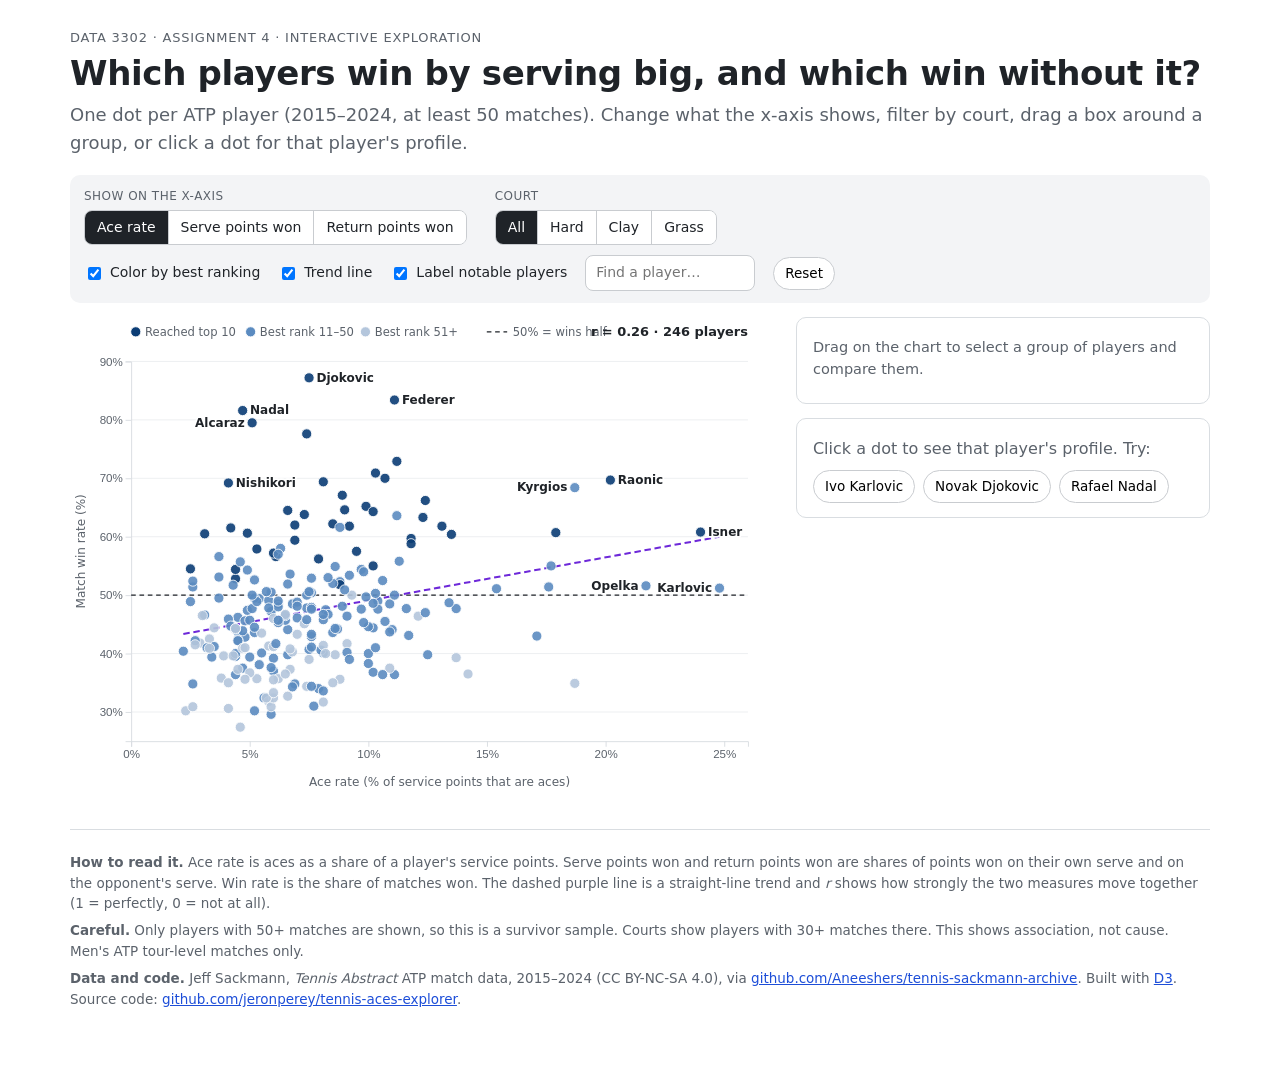
==== explorer/index.html @ 92d0f361 "Assignment 4: interactive ATP aces explorer (D3 + SVG)" ====
<!DOCTYPE html>
<html lang="en">
<head>
  <meta charset="utf-8">
  <meta name="viewport" content="width=device-width, initial-scale=1">
  <title>Which players win by serving big? ATP 2015–2024</title>
  <link rel="stylesheet" href="../shared/style.css">
</head>
<body>
  <main class="page">
    <p class="kicker">DATA 3302 · Assignment 4 · Interactive exploration</p>
    <h1>Which players win by serving big, and which win without it?</h1>
    <p class="deck">One dot per ATP player (2015–2024, at least 50 matches). Change what the x-axis shows, filter by court, drag a box around a group, or click a dot for that player's profile.</p>
    <div id="controls"></div>
    <div class="grid">
      <div id="chart"></div>
      <aside>
        <div id="brush"></div>
        <div id="profile"></div>
      </aside>
    </div>
    <div class="notes">
      <p><b>How to read it.</b> Ace rate is aces as a share of a player's service points. Serve points won and return points won are shares of points won on their own serve and on the opponent's serve. Win rate is the share of matches won. The dashed purple line is a straight-line trend and <i>r</i> shows how strongly the two measures move together (1 = perfectly, 0 = not at all).</p>
      <p><b>Careful.</b> Only players with 50+ matches are shown, so this is a survivor sample. Courts show players with 30+ matches there. This shows association, not cause. Men's ATP tour-level matches only.</p>
      <p><b>Data and code.</b> Jeff Sackmann, <i>Tennis Abstract</i> ATP match data, 2015–2024 (CC BY-NC-SA 4.0), via <a href="https://github.com/Aneeshers/tennis-sackmann-archive">github.com/Aneeshers/tennis-sackmann-archive</a>. Built with <a href="https://d3js.org">D3</a>. Source code: <a href="https://github.com/jeronperey/tennis-aces-explorer">github.com/jeronperey/tennis-aces-explorer</a>.</p>
    </div>
  </main>
  <script src="../lib/d3.min.js"></script>
  <script src="../shared/data.js"></script>
  <script src="../shared/charts.js"></script>
  <script src="explorer.js"></script>
</body>
</html>
---- shared/style.css ----
:root { --bg:#fff; --fg:#1f2328; --muted:#5b626b; --grid:#d9dde1; --soft:#f3f4f6; --accent:#6d28d9; --serve:#0f766e; --ret:#c2410c; }
* { box-sizing: border-box; }
body { margin:0; background:var(--bg); color:var(--fg); font:16px/1.55 Inter, system-ui, -apple-system, "Segoe UI", sans-serif; }
a { color:#1d4ed8; }
h1 { font-size:34px; line-height:1.15; margin:0 0 8px; letter-spacing:-.01em; }
h2 { font-size:22px; margin:44px 0 6px; }
h3 { font-size:19px; margin:0 0 2px; } h4 { font-size:14px; margin:16px 0 6px; text-transform:uppercase; letter-spacing:.04em; color:var(--muted); }
.kicker { color:var(--muted); font-size:13px; text-transform:uppercase; letter-spacing:.06em; margin:0 0 6px; }
.deck { color:var(--muted); font-size:18px; margin:0 0 18px; }
.tiny { font-size:12.5px; color:var(--muted); margin:6px 0 0; } .hint { color:var(--muted); margin:4px 0 8px; } .meta { color:var(--muted); margin:0 0 8px; font-size:14px; }

/* charts */
svg.chart { width:100%; height:auto; display:block; overflow:visible; }
svg text { fill:var(--fg); font-size:13px; }
.axis path, .axis line { stroke:var(--grid); } .axis text { fill:var(--muted); font-size:12.5px; }
.axis-title { fill:var(--muted); font-size:13px; } .gridline { stroke:#eceef0; }
.ref { stroke:var(--fg); stroke-dasharray:5 4; stroke-width:1.4; fill:none; } .ref.halo { stroke:#fff; stroke-width:5; stroke-dasharray:none; opacity:.9; }
.trend { stroke:var(--accent); stroke-width:2.2; stroke-dasharray:7 4; }
.small { font-size:12.5px; fill:var(--muted); } .bold { font-weight:700; } .readout { font-size:14px; font-weight:700; }
.dot-label { font-size:13px; fill:var(--fg); paint-order:stroke; stroke:#fff; stroke-width:4px; stroke-linejoin:round; }
.row-label { font-size:15px; font-weight:700; } .bar-val { font-size:19px; font-weight:800; } .small.bold { fill:var(--fg); }
.brush .selection { fill:rgba(109,40,217,.08); stroke:var(--accent); stroke-width:1.5; stroke-dasharray:4 3; }
svg circle { cursor:pointer; }

/* controls */
.controls { display:flex; flex-wrap:wrap; gap:10px 28px; align-items:flex-end; padding:12px 14px; background:var(--soft); border-radius:10px; margin:0 0 14px; }
.ctl { display:flex; flex-direction:column; gap:4px; } .ctl-label { font-size:12px; color:var(--muted); text-transform:uppercase; letter-spacing:.04em; }
.seg { display:inline-flex; border:1px solid #c9ccd0; border-radius:8px; overflow:hidden; background:#fff; }
.seg button { font:inherit; font-size:14px; padding:6px 12px; border:0; border-right:1px solid #c9ccd0; background:#fff; cursor:pointer; color:var(--fg); }
.seg button:last-child { border-right:0; } .seg button.on { background:var(--fg); color:#fff; } .seg button:hover:not(.on) { background:#eef0f2; }
.toggles { flex-direction:row; flex-wrap:wrap; align-items:center; gap:8px 18px; } .chk { display:flex; align-items:center; gap:6px; font-size:14px; cursor:pointer; }
.search { font:inherit; font-size:14px; padding:6px 10px; border:1px solid #c9ccd0; border-radius:8px; width:170px; }
.chip { font:inherit; font-size:13.5px; padding:5px 11px; border:1px solid #c9ccd0; border-radius:999px; background:#fff; cursor:pointer; } .chip:hover { background:#eef0f2; } .chip.on { background:var(--accent); color:#fff; border-color:var(--accent); }
.chips { display:flex; flex-wrap:wrap; gap:8px; } button.link { font:inherit; background:none; border:0; color:#1d4ed8; cursor:pointer; padding:2px 0; text-align:left; text-decoration:underline; }
.plist { margin:8px 0 0; padding-left:18px; }

/* profile */
.profile, .brush-summary { background:#fff; border:1px solid var(--grid); border-radius:10px; padding:14px 16px; }
.brush-summary { margin-bottom:14px; font-size:14.5px; }
.bar-row { margin:8px 0; } .bar-text { font-size:13.5px; margin-bottom:3px; } .track { position:relative; height:22px; background:#eef0f2; border-radius:5px; }
.fill { height:100%; border-radius:5px; } .val { position:absolute; left:8px; top:2px; font-weight:800; font-size:14px; color:#fff; text-shadow:0 0 3px rgba(0,0,0,.45); }
table.mini { width:100%; border-collapse:collapse; font-size:13.5px; } .mini th { text-align:right; color:var(--muted); font-weight:600; padding:3px 6px; } .mini th:first-child, .mini td:first-child { text-align:left; }
.mini td { text-align:right; padding:3px 6px; border-top:1px solid #eceef0; font-variant-numeric:tabular-nums; } .dot { display:inline-block; width:9px; height:9px; border-radius:50%; margin-right:6px; }

/* tooltip */
#tooltip { position:fixed; pointer-events:none; opacity:0; background:var(--fg); color:#fff; padding:7px 11px; border-radius:6px; font-size:13px; line-height:1.4; max-width:270px; transition:opacity .1s; z-index:10; }

/* explorer layout */
.page { max-width:1180px; margin:0 auto; padding:28px 20px 60px; }
.grid { display:grid; grid-template-columns:minmax(0,1.7fr) minmax(300px,1fr); gap:22px; align-items:start; }
@media (max-width:900px) { .grid { grid-template-columns:1fr; } h1 { font-size:27px; } }
.notes { margin-top:30px; padding-top:16px; border-top:1px solid var(--grid); font-size:13.5px; color:var(--muted); } .notes p { margin:6px 0; }

/* article layout */
.article { max-width:780px; margin:0 auto; padding:36px 20px 80px; } .article p { margin:0 0 14px; } .article .lede { font-size:18px; }
figure { margin:20px 0 26px; } figcaption { font-size:13.5px; color:var(--muted); margin-top:6px; }
.fig-controls { display:flex; flex-wrap:wrap; gap:8px; align-items:center; margin:0 0 8px; } .fig-controls .ctl-label { margin-right:4px; }
.wide { max-width:1100px; margin-left:50%; transform:translateX(-50%); width:min(1100px,100vw - 32px); }
.step-num { display:inline-block; width:26px; height:26px; line-height:26px; text-align:center; border-radius:50%; background:var(--fg); color:#fff; font-size:14px; margin-right:8px; }
.callout { background:var(--soft); border-left:4px solid var(--accent); padding:12px 16px; border-radius:6px; margin:18px 0; }
.sources li { margin-bottom:6px; font-size:14px; }
select.pick { font:inherit; font-size:14px; padding:6px 10px; border:1px solid #c9ccd0; border-radius:8px; max-width:210px; }
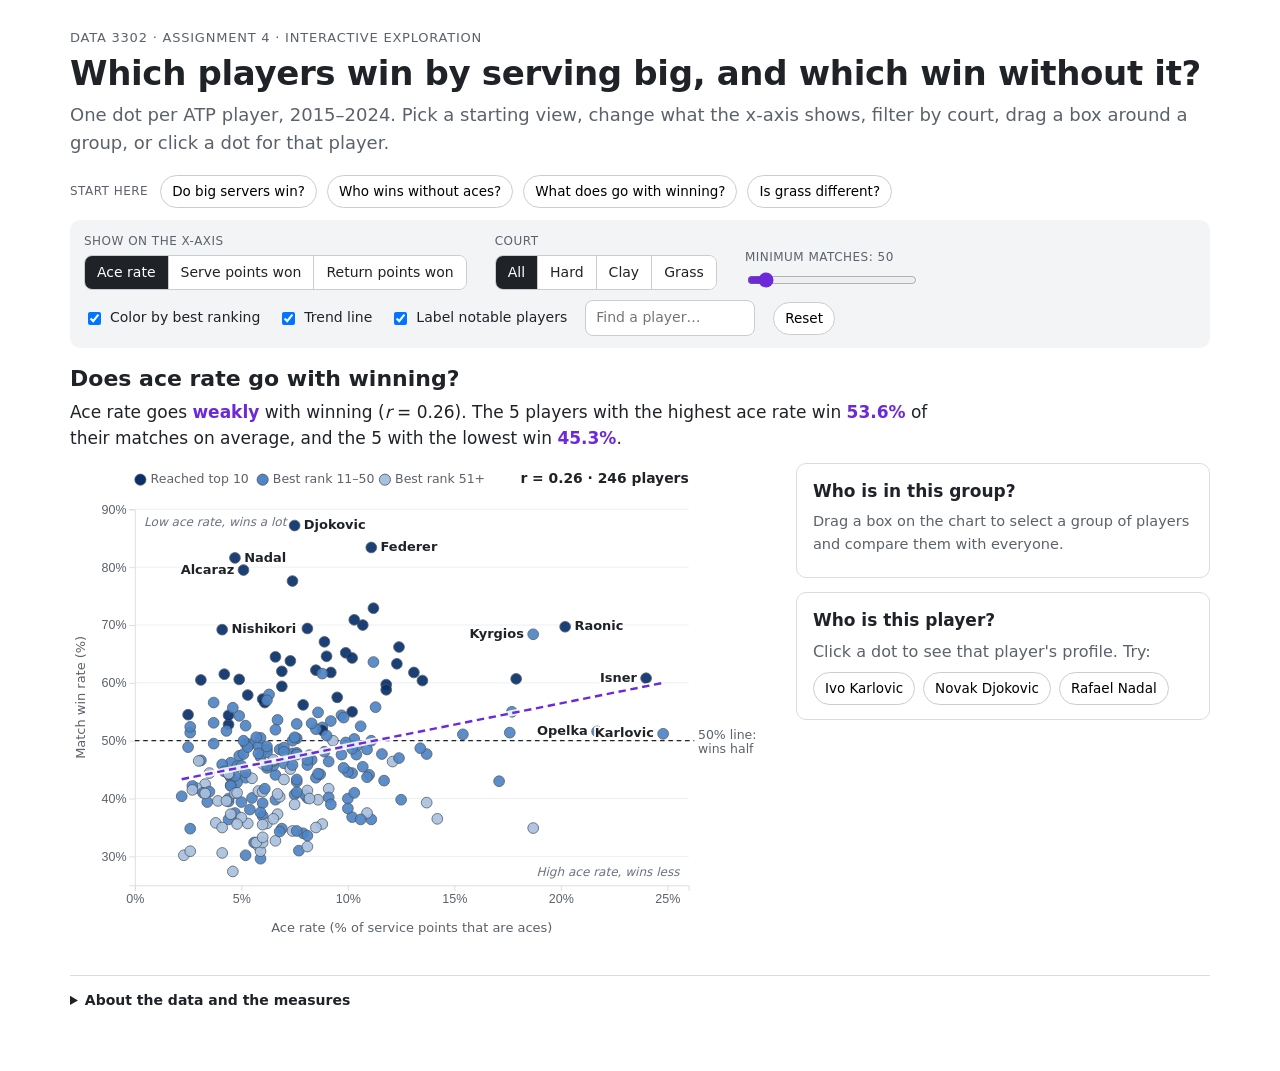
==== commit cc80917c: "Explorer v2: takeaway headline, question headings, guided starts, minimum-matches slider, group-vs-e" ====
--- a/explorer/index.html
+++ b/explorer/index.html
@@ -10,8 +10,11 @@
   <main class="page">
     <p class="kicker">DATA 3302 · Assignment 4 · Interactive exploration</p>
     <h1>Which players win by serving big, and which win without it?</h1>
-    <p class="deck">One dot per ATP player (2015–2024, at least 50 matches). Change what the x-axis shows, filter by court, drag a box around a group, or click a dot for that player's profile.</p>
+    <p class="deck">One dot per ATP player, 2015–2024. Pick a starting view, change what the x-axis shows, filter by court, drag a box around a group, or click a dot for that player.</p>
+    <div id="presets"></div>
     <div id="controls"></div>
+    <h2 class="chart-q" id="chart-q"></h2>
+    <p class="insight" id="insight" aria-live="polite"></p>
     <div class="grid">
       <div id="chart"></div>
       <aside>
@@ -19,11 +22,12 @@
         <div id="profile"></div>
       </aside>
     </div>
-    <div class="notes">
-      <p><b>How to read it.</b> Ace rate is aces as a share of a player's service points. Serve points won and return points won are shares of points won on their own serve and on the opponent's serve. Win rate is the share of matches won. The dashed purple line is a straight-line trend and <i>r</i> shows how strongly the two measures move together (1 = perfectly, 0 = not at all).</p>
-      <p><b>Careful.</b> Only players with 50+ matches are shown, so this is a survivor sample. Courts show players with 30+ matches there. This shows association, not cause. Men's ATP tour-level matches only.</p>
+    <details class="notes">
+      <summary>About the data and the measures</summary>
+      <p><b>Measures.</b> Ace rate is aces as a share of a player's service points. Serve points won and return points won are the shares of points won on their own serve and on the opponent's serve. Win rate is the share of matches won. The purple dashed line is a straight-line trend, and <i>r</i> shows how closely the two measures move together (1 = perfectly, 0 = not at all).</p>
+      <p><b>Who is shown.</b> Players with at least 50 matches (30 on a given court), 2015–2024, men's tour-level matches only; use the minimum-matches slider to raise the bar. Unfinished matches and matches on other surfaces are left out. These are relationships between players, so they describe association, not cause.</p>
       <p><b>Data and code.</b> Jeff Sackmann, <i>Tennis Abstract</i> ATP match data, 2015–2024 (CC BY-NC-SA 4.0), via <a href="https://github.com/Aneeshers/tennis-sackmann-archive">github.com/Aneeshers/tennis-sackmann-archive</a>. Built with <a href="https://d3js.org">D3</a>. Source code: <a href="https://github.com/jeronperey/tennis-aces-explorer">github.com/jeronperey/tennis-aces-explorer</a>.</p>
-    </div>
+    </details>
   </main>
   <script src="../lib/d3.min.js"></script>
   <script src="../shared/data.js"></script>
--- a/shared/style.css
+++ b/shared/style.css
@@ -7,17 +7,18 @@
 h3 { font-size:19px; margin:0 0 2px; } h4 { font-size:14px; margin:16px 0 6px; text-transform:uppercase; letter-spacing:.04em; color:var(--muted); }
 .kicker { color:var(--muted); font-size:13px; text-transform:uppercase; letter-spacing:.06em; margin:0 0 6px; }
 .deck { color:var(--muted); font-size:18px; margin:0 0 18px; }
-.tiny { font-size:12.5px; color:var(--muted); margin:6px 0 0; } .hint { color:var(--muted); margin:4px 0 8px; } .meta { color:var(--muted); margin:0 0 8px; font-size:14px; }
+.tiny { font-size:13px; color:var(--muted); margin:6px 0 0; } .hint { color:var(--muted); margin:4px 0 8px; } .meta { color:var(--muted); margin:0 0 8px; font-size:14px; }
 
 /* charts */
 svg.chart { width:100%; height:auto; display:block; overflow:visible; }
-svg text { fill:var(--fg); font-size:13px; }
-.axis path, .axis line { stroke:var(--grid); } .axis text { fill:var(--muted); font-size:12.5px; }
-.axis-title { fill:var(--muted); font-size:13px; } .gridline { stroke:#eceef0; }
+svg text { fill:var(--fg); font-size:14px; }
+.axis path, .axis line { stroke:var(--grid); } .axis text { fill:var(--muted); font-size:13.5px; }
+.axis-title { fill:var(--muted); font-size:14px; } .gridline { stroke:#eceef0; }
 .ref { stroke:var(--fg); stroke-dasharray:5 4; stroke-width:1.4; fill:none; } .ref.halo { stroke:#fff; stroke-width:5; stroke-dasharray:none; opacity:.9; }
-.trend { stroke:var(--accent); stroke-width:2.2; stroke-dasharray:7 4; }
-.small { font-size:12.5px; fill:var(--muted); } .bold { font-weight:700; } .readout { font-size:14px; font-weight:700; }
-.dot-label { font-size:13px; fill:var(--fg); paint-order:stroke; stroke:#fff; stroke-width:4px; stroke-linejoin:round; }
+.trend { stroke:var(--accent); stroke-width:2.6; stroke-dasharray:8 5; }
+.trend.halo { stroke:#fff; stroke-width:6.5; stroke-dasharray:none; opacity:.85; }
+.small { font-size:13.5px; fill:var(--muted); } .bold { font-weight:700; } .readout { font-size:15px; font-weight:800; }
+.dot-label { font-size:14px; fill:var(--fg); paint-order:stroke; stroke:#fff; stroke-width:4px; stroke-linejoin:round; }
 .row-label { font-size:15px; font-weight:700; } .bar-val { font-size:19px; font-weight:800; } .small.bold { fill:var(--fg); }
 .brush .selection { fill:rgba(109,40,217,.08); stroke:var(--accent); stroke-width:1.5; stroke-dasharray:4 3; }
 svg circle { cursor:pointer; }
@@ -60,3 +61,14 @@
 .callout { background:var(--soft); border-left:4px solid var(--accent); padding:12px 16px; border-radius:6px; margin:18px 0; }
 .sources li { margin-bottom:6px; font-size:14px; }
 select.pick { font:inherit; font-size:14px; padding:6px 10px; border:1px solid #c9ccd0; border-radius:8px; max-width:210px; }
+
+/* v2: takeaway line, question headings, guided starts, slider, collapsed notes */
+.corner-note { font-size:13px; font-style:italic; fill:#6b7280; paint-order:stroke; stroke:#fff; stroke-width:4px; }
+h2.chart-q { font-size:22px; margin:6px 0 4px; } .insight { font-size:17px; line-height:1.5; margin:0 0 12px; max-width:880px; } .insight b { color:var(--accent); }
+h3.q { font-size:17px; margin:0 0 6px; }
+.presets { display:flex; flex-wrap:wrap; align-items:center; gap:8px 10px; margin:0 0 12px; } .presets .ctl-label { margin-right:2px; }
+.slider { width:170px; accent-color:var(--accent); } input[type=range] { vertical-align:middle; }
+details.notes { margin-top:30px; padding-top:14px; border-top:1px solid var(--grid); font-size:14px; color:var(--muted); } details.notes summary { cursor:pointer; font-weight:700; color:var(--fg); }
+details.notes p { margin:8px 0; }
+button:focus-visible, input:focus-visible, select:focus-visible, summary:focus-visible { outline:3px solid var(--accent); outline-offset:2px; }
+@media (prefers-reduced-motion: reduce) { * { transition:none !important; animation:none !important; } }
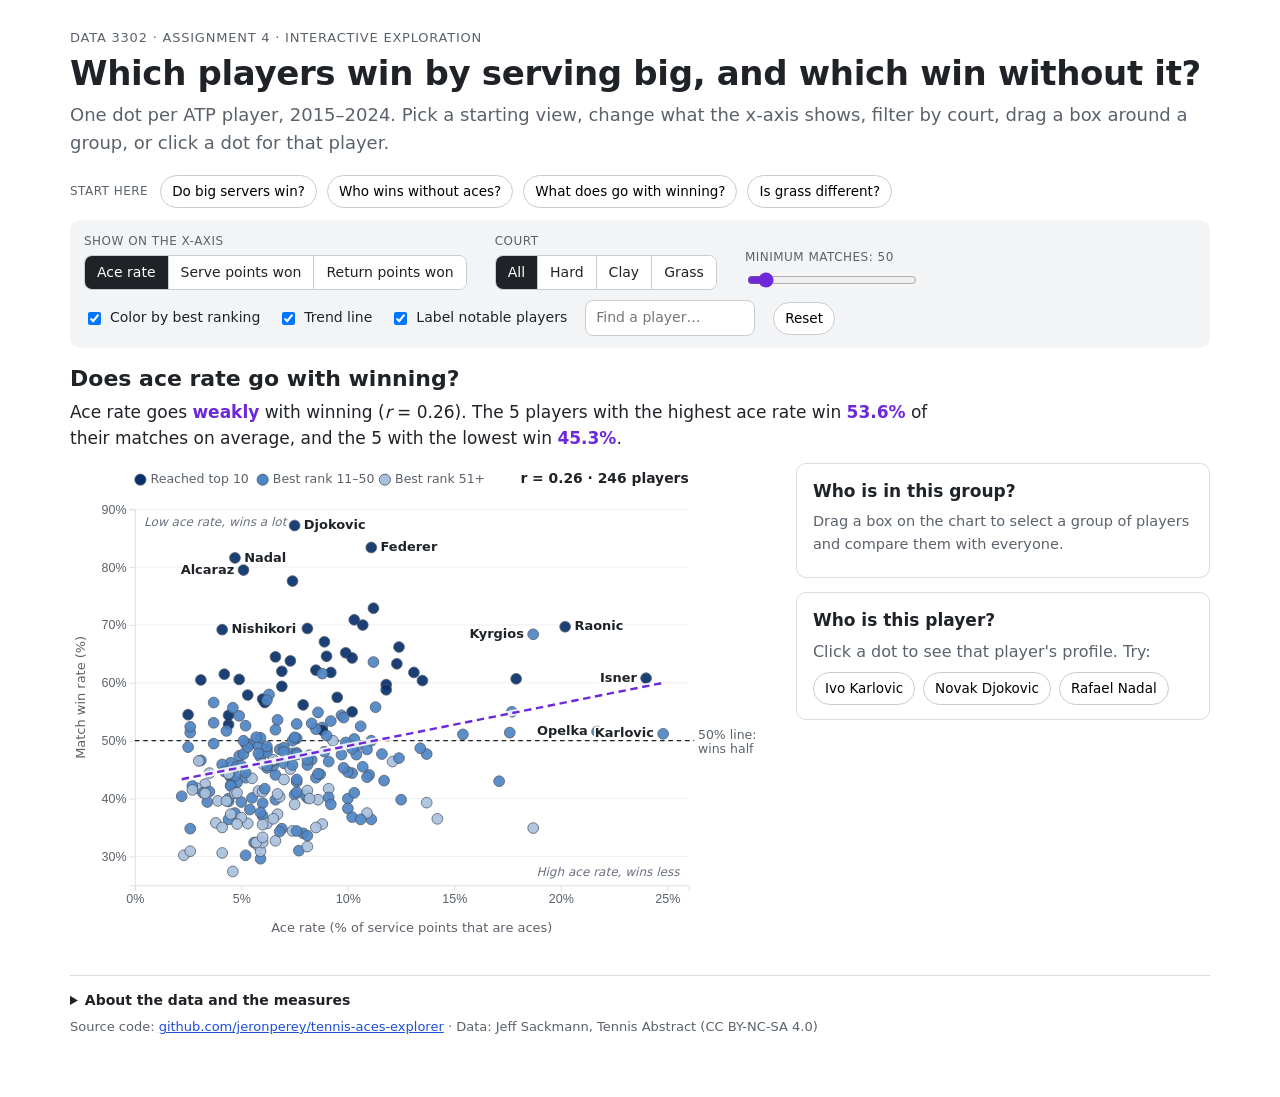
==== commit 229c0a31: "Explorer: visible source-code link outside the collapsed notes" ====
--- a/explorer/index.html
+++ b/explorer/index.html
@@ -25,9 +25,10 @@
     <details class="notes">
       <summary>About the data and the measures</summary>
       <p><b>Measures.</b> Ace rate is aces as a share of a player's service points. Serve points won and return points won are the shares of points won on their own serve and on the opponent's serve. Win rate is the share of matches won. The purple dashed line is a straight-line trend, and <i>r</i> shows how closely the two measures move together (1 = perfectly, 0 = not at all).</p>
-      <p><b>Who is shown.</b> Players with at least 50 matches (30 on a given court), 2015–2024, men's tour-level matches only; use the minimum-matches slider to raise the bar. Unfinished matches and matches on other surfaces are left out. These are relationships between players, so they describe association, not cause.</p>
+      <p><b>Who is shown.</b> Players with at least 50 matches (30 on a given court), 2015–2024, men's tour-level matches only; use the minimum-matches slider to raise the bar. Unfinished matches and matches on other surfaces are left out.</p>
       <p><b>Data and code.</b> Jeff Sackmann, <i>Tennis Abstract</i> ATP match data, 2015–2024 (CC BY-NC-SA 4.0), via <a href="https://github.com/Aneeshers/tennis-sackmann-archive">github.com/Aneeshers/tennis-sackmann-archive</a>. Built with <a href="https://d3js.org">D3</a>. Source code: <a href="https://github.com/jeronperey/tennis-aces-explorer">github.com/jeronperey/tennis-aces-explorer</a>.</p>
     </details>
+    <p class="tiny">Source code: <a href="https://github.com/jeronperey/tennis-aces-explorer">github.com/jeronperey/tennis-aces-explorer</a> · Data: Jeff Sackmann, Tennis Abstract (CC BY-NC-SA 4.0)</p>
   </main>
   <script src="../lib/d3.min.js"></script>
   <script src="../shared/data.js"></script>
--- a/shared/style.css
+++ b/shared/style.css
@@ -72,3 +72,5 @@
 details.notes p { margin:8px 0; }
 button:focus-visible, input:focus-visible, select:focus-visible, summary:focus-visible { outline:3px solid var(--accent); outline-offset:2px; }
 @media (prefers-reduced-motion: reduce) { * { transition:none !important; animation:none !important; } }
+
+.fig-q { font-size:16px; font-weight:700; margin:0 0 8px; }
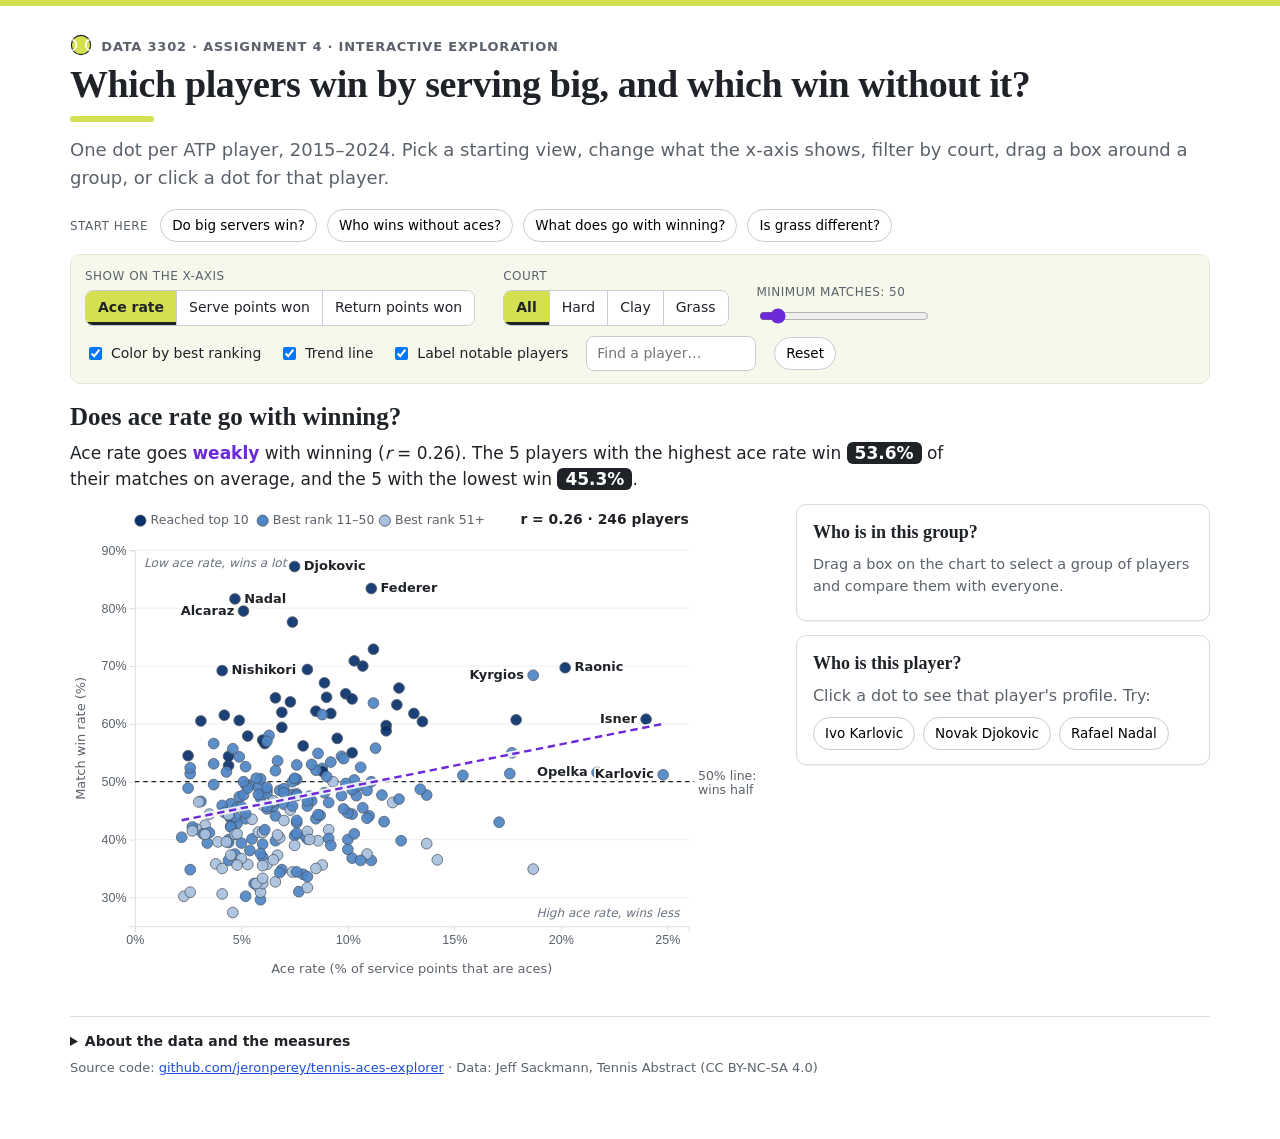
==== commit ea71a5b3: "Explorer: light tennis styling (serif headings, ball mark, accent bar, scoreboard numbers, yellow-gr" ====
--- a/explorer/index.html
+++ b/explorer/index.html
@@ -5,11 +5,13 @@
   <meta name="viewport" content="width=device-width, initial-scale=1">
   <title>Which players win by serving big? ATP 2015–2024</title>
   <link rel="stylesheet" href="../shared/style.css">
+  <link rel="icon" href="data:image/svg+xml,%3Csvg xmlns=%27http://www.w3.org/2000/svg%27 viewBox=%270 0 24 24%27%3E%3Ccircle cx=%2712%27 cy=%2712%27 r=%2710.5%27 fill=%27%23d4e04f%27 stroke=%27%231f2328%27 stroke-width=%271.2%27/%3E%3Cpath d=%27M3.2 6.5C8 8 8 16 3.2 17.5M20.8 6.5C16 8 16 16 20.8 17.5%27 fill=%27none%27 stroke=%27white%27 stroke-width=%271.8%27/%3E%3C/svg%3E">
 </head>
 <body>
   <main class="page">
-    <p class="kicker">DATA 3302 · Assignment 4 · Interactive exploration</p>
+    <p class="kicker"><svg class="ball" viewBox="0 0 24 24" width="22" height="22" aria-hidden="true"><circle cx="12" cy="12" r="10.5" fill="#d4e04f" stroke="#1f2328" stroke-width="1.2"/><path d="M3.2 6.5C8 8 8 16 3.2 17.5M20.8 6.5C16 8 16 16 20.8 17.5" fill="none" stroke="#fff" stroke-width="1.8" stroke-linecap="round"/></svg> DATA 3302 · Assignment 4 · Interactive exploration</p>
     <h1>Which players win by serving big, and which win without it?</h1>
+    <div class="title-rule" aria-hidden="true"></div>
     <p class="deck">One dot per ATP player, 2015–2024. Pick a starting view, change what the x-axis shows, filter by court, drag a box around a group, or click a dot for that player.</p>
     <div id="presets"></div>
     <div id="controls"></div>
--- a/shared/style.css
+++ b/shared/style.css
@@ -1,9 +1,9 @@
-:root { --bg:#fff; --fg:#1f2328; --muted:#5b626b; --grid:#d9dde1; --soft:#f3f4f6; --accent:#6d28d9; --serve:#0f766e; --ret:#c2410c; }
+:root { --ball:#d4e04f; --ball-soft:#f4f7d6; --serif:"Iowan Old Style","Palatino Linotype",Palatino,"Book Antiqua",Georgia,serif; --bg:#fff; --fg:#1f2328; --muted:#5b626b; --grid:#d9dde1; --soft:#f3f4f6; --accent:#6d28d9; --serve:#0f766e; --ret:#c2410c; }
 * { box-sizing: border-box; }
-body { margin:0; background:var(--bg); color:var(--fg); font:16px/1.55 Inter, system-ui, -apple-system, "Segoe UI", sans-serif; }
+body { margin:0; border-top:6px solid var(--ball); background:var(--bg); color:var(--fg); font:16px/1.55 Inter, system-ui, -apple-system, "Segoe UI", sans-serif; }
 a { color:#1d4ed8; }
-h1 { font-size:34px; line-height:1.15; margin:0 0 8px; letter-spacing:-.01em; }
-h2 { font-size:22px; margin:44px 0 6px; }
+h1 { font-family:var(--serif); font-size:38px; line-height:1.12; margin:0 0 6px; letter-spacing:-.01em; font-weight:700; }
+h2 { font-family:var(--serif); font-size:24px; margin:44px 0 6px; }
 h3 { font-size:19px; margin:0 0 2px; } h4 { font-size:14px; margin:16px 0 6px; text-transform:uppercase; letter-spacing:.04em; color:var(--muted); }
 .kicker { color:var(--muted); font-size:13px; text-transform:uppercase; letter-spacing:.06em; margin:0 0 6px; }
 .deck { color:var(--muted); font-size:18px; margin:0 0 18px; }
@@ -74,3 +74,18 @@
 @media (prefers-reduced-motion: reduce) { * { transition:none !important; animation:none !important; } }
 
 .fig-q { font-size:16px; font-weight:700; margin:0 0 8px; }
+
+/* tennis touches: decorative only (never used to encode data) */
+.ball { vertical-align:-5px; margin-right:4px; }
+.title-rule { width:84px; height:6px; border-radius:3px; background:var(--ball); margin:10px 0 14px; }
+.kicker { font-weight:600; }
+h2.chart-q { font-family:var(--serif); font-size:25px; }
+.insight b.score { background:var(--fg); color:#fff; padding:1px 8px; border-radius:6px; font-variant-numeric:tabular-nums; font-weight:700; white-space:nowrap; }
+.chip:hover { background:var(--ball-soft); border-color:#b8c23a; }
+.chip.on { background:var(--ball); color:var(--fg); border-color:#a9b52c; font-weight:700; }
+.seg button.on { background:var(--ball); color:var(--fg); font-weight:700; box-shadow:inset 0 -3px 0 var(--fg); }
+.seg button:hover:not(.on) { background:var(--ball-soft); }
+.controls { border:1px solid #e6e8d6; background:#f7f8ec; }
+.profile, .brush-summary { box-shadow:0 1px 0 rgba(31,35,40,.06); }
+h3.q { font-family:var(--serif); font-size:18px; }
+.step-num { background:var(--ball); color:var(--fg); font-weight:700; }
